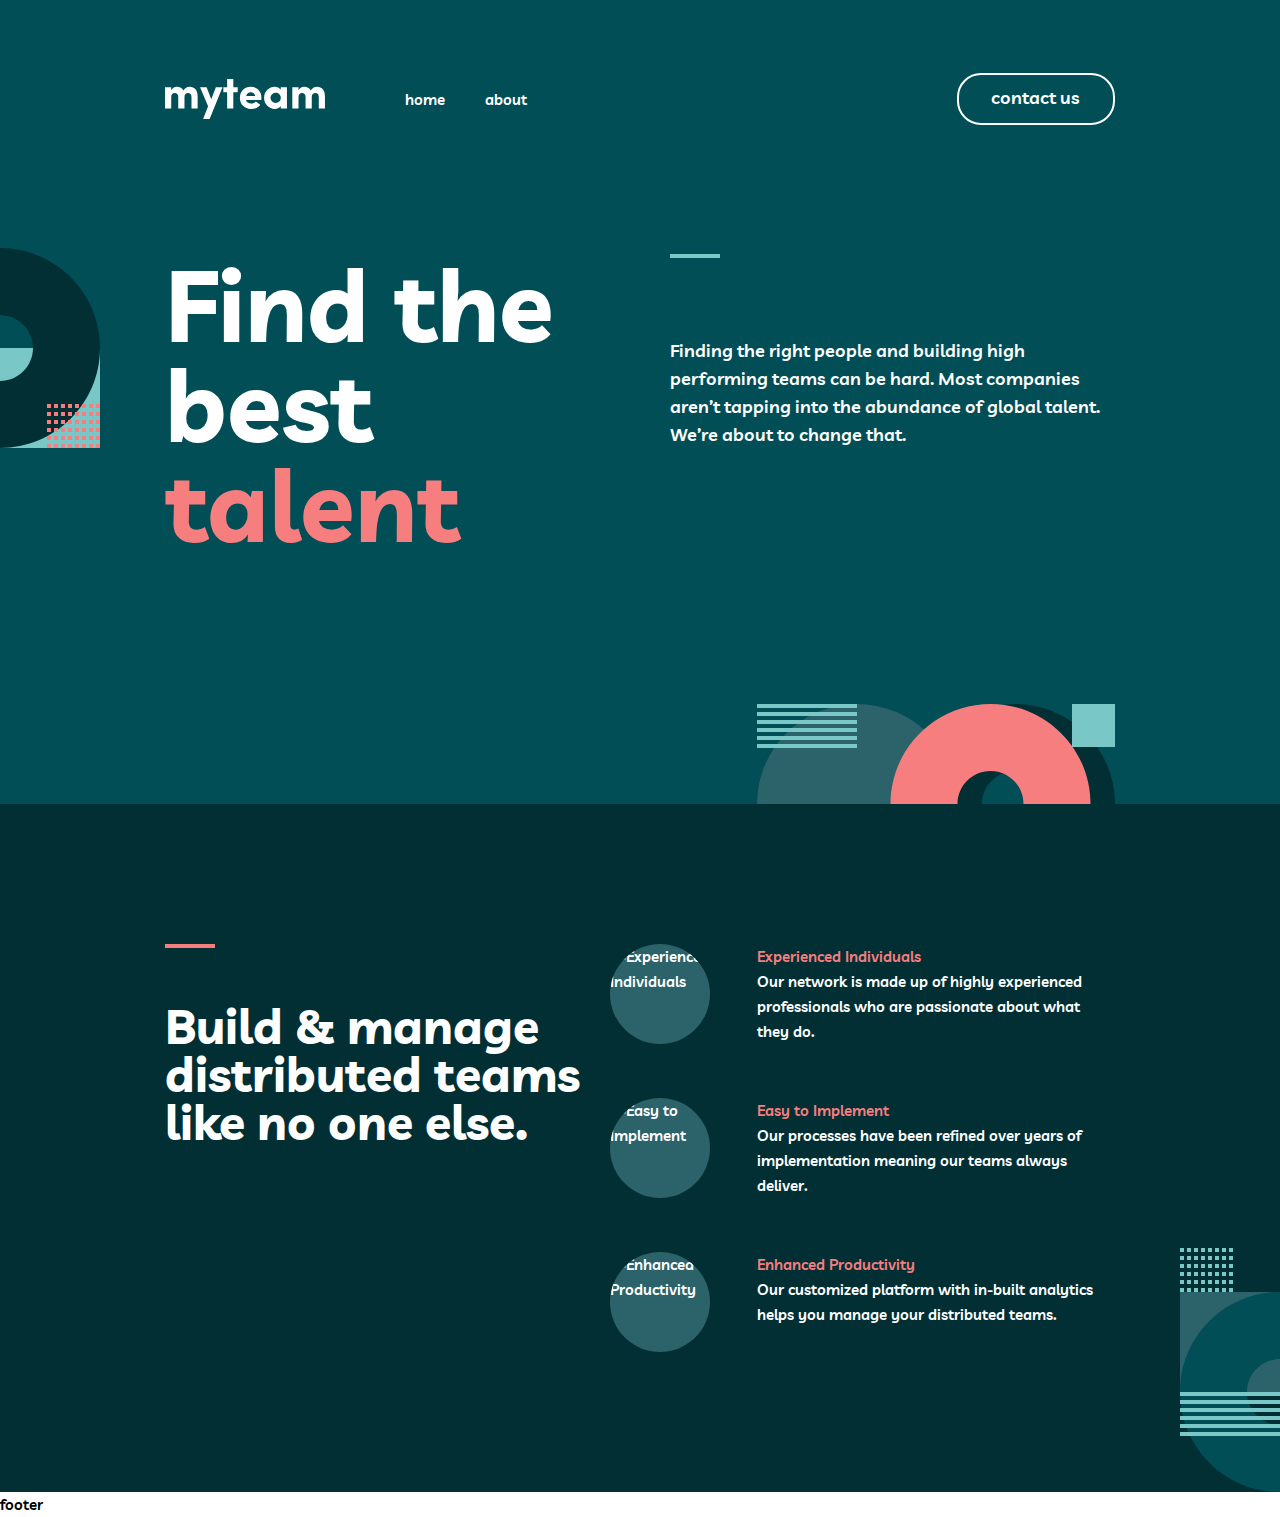
==== index.html @ e9332601 "myteam" ====
<!DOCTYPE html>
<html lang="en">
  <head>
    <meta charset="UTF-8" />
    <meta name="viewport" content="width=device-width, initial-scale=1.0" />
    <title>MyTeam</title>
    <link rel="stylesheet" href="./css/normalize.css" />
    <link rel="stylesheet" href="./css/stale.css" />
  </head>
  <body>
    <!-- header start -->
    <header class="header">
      <div class="container header-container">
        <a class="site-logo" href="#">
          <img
            class="header-logo-img"
            src="./images/myteam-logo.svg"
            alt="myteam logo"
            width="159.95px"
            height="40px"
        /></a>

        <nav class="sitenav">
          <ul class="sitenav-list">
            <li class="sitenav-item">
              <a class="sitenav-link" href="#">home</a>
            </li>
            <li class="sitenav-item">
              <a class="sitenav-link" href="#">about</a>
            </li>
          </ul>
        </nav>
        <a class="btn btn-white header-btn" href="#">contact us</a>
      </div>
    </header>
    <!-- header end -->
    <!-- main start -->
    <main class="main">
      <section class="hero">
        <div class="hero-container container">
          <h1 class="hero-title">
            Find the best <span class="orange-text">talent</span>
          </h1>
          <div class="hero-description">
            <div class="divider blue-divider hero-divider"></div>
            <p class="hero-description-text">
              Finding the right people and building high performing teams can be
              hard. Most companies aren’t tapping into the abundance of global
              talent. We’re about to change that.
            </p>
          </div>
        </div>
      </section>
      <section class="services">
        <div class="container services-container">
          <div class="services-description-content">
            <div class="divider orange-divider services-divider"></div>
            <h2 class="title services-title">
              Build & manage distributed teams like no one else.
            </h2>
          </div>

          <ul class="services-list">
            <li class="services-item">
              <img
                class="services-item-img"
                src="./images/experienced-individualss.svg"
                alt="Experienced Individuals"
                width="56px"
                height="56px"
              />
              <div class="services-content">
                <span class="orange-text services-text">
                  Experienced Individuals</span
                >
                <p class="services-description">
                  Our network is made up of highly experienced professionals who
                  are passionate about what they do.
                </p>
              </div>
            </li>
            <li class="services-item">
              <img
                class="services-item-img"
                src="./images/easy-to-lmplementt.svg"
                alt="Easy to Implement"
                width="56px"
                height="56px"
              />
              <div class="services-content">
                <span class="orange-text services-text">Easy to Implement</span>
                <p class="services-description">
                  Our processes have been refined over years of implementation
                  meaning our teams always deliver.
                </p>
              </div>
            </li>
            <li class="services-item">
              <img
                class="services-item-img"
                src="./images/enhanced-productivity.svg"
                alt="Enhanced Productivity"
                width="56px"
                height="56px"
              />
              <div class="services-content">
                <span class="orange-text services-text">
                  Enhanced Productivity</span
                >
                <p class="services-description">
                  Our customized platform with in-built analytics helps you
                  manage your distributed teams.
                </p>
              </div>
            </li>
          </ul>
        </div>
      </section>
    </main>
    <!-- main end -->
    <!-- footer start -->
    <footer class="footer">footer</footer>
    <!-- footer end -->
  </body>
</html>
---- css/stale.css ----
@font-face {
  font-display: swap;
  font-family: "Livvic";
  font-style: italic;
  font-weight: 500;
  src: url("../fonts/livvic-v14-latin-500italic.woff2") format("woff2");
}

@font-face {
  font-display: swap;
  font-family: "Livvic";
  font-style: normal;
  font-weight: 600;
  src: url("../fonts/livvic-v14-latin-600.woff2") format("woff2");
}

@font-face {
  font-display: swap;
  font-family: "Livvic";
  font-style: italic;
  font-weight: 700;
  src: url("../fonts/livvic-v14-latin-700italic.woff2") format("woff2");
}

@font-face {
  font-display: swap;
  font-family: "Livvic";
  font-style: normal;
  font-weight: 700;
  src: url("../fonts/livvic-v14-latin-700.woff2") format("woff2");
}
* {
  margin: 0;
  padding: 0;
  box-sizing: border-box;
}
*:focus {
  outline: 3px dotted #fff;
  outline-offset: 5px;
}
ul,
ol {
  list-style: none;
}
html {
  height: 100%;
  scroll-behavior: smooth;
}
a {
  display: inline-block;
  text-decoration: none;
}
body {
  display: flex;
  flex-direction: column;
  height: 100%;
  font-family: "Livvic", sans-serif;
  font-size: 15px;
  line-height: 25px;
}
.container {
  width: 100%;
  max-width: 1440;
  padding-left: 165px;
  padding-right: 165px;
  margin-left: auto;
  margin-right: auto;
}
h1 {
  margin: 0;
}
main {
  flex-grow: 1;
}

.btn {
  border: 2px solid transparent;
  font-size: 18px;
  font-weight: 600;
  line-height: 28px;
  padding: 9px 33px 11px 32px;
  border-radius: 24px;
  transition: 0.3s;
}

.btn-white {
  color: #fff;
  border-color: #ffff;
}
.btn-white:hover {
  background-color: #fff;
  color: #002529;
}
.btn-dark {
  color: #002529;
  border-color: #002529;
}
.btn-dark:hover {
  background-color: #002529;
  color: #fff;
}
.btn:active {
  background-color: #ffffff;
  color: #014e56;
}
img {
  display: flex;
}
.orange-text {
  color: #f67e7e;
}
.divider {
  height: 4px;
  width: 50px;
}
.blue-divider {
  background-color: #79c8c7;
}
.orange-divider {
  background-color: #f67e7e;
}

/* HEADER START */
.header {
  background-color: #014e56;
  padding-top: 73px;
  padding-bottom: 73px;
}

.header-container {
  display: flex;
  align-items: center;
}
.site-logo {
  color: #ffffff;
  margin-right: 80px;
}
.site-logo:hover {
  opacity: 80px;
}
.site-logo:active {
  opacity: 60px;
}
.sitenav {
  margin-right: auto;
}
.sitenav-list {
  display: flex;
  gap: 40px;
}
.sitenav-link {
  color: #fff;
  transition: 0.3s;
}
.sitenav-link:hover {
  color: #f67e7e;
}
/* HEADER END */

/* HERO START */
.main {
}
.hero {
  padding-top: 56px;
  background-color: #014e56;
  color: #ffff;
  padding-bottom: 250px;
  background-image: url(../images/backraund-img-rights.svg),
    url(../images/backgraund-img-left.svg);
  background-repeat: no-repeat;
  background-position: left -100px top 50px, right 165px bottom -100px;
}
.hero-container {
  display: flex;
  justify-content: space-between;
}

.hero-title {
  font-size: 100px;
  line-height: 100px;
  width: 535px;
}

.hero-description {
  width: 100%;
  max-width: 445px;
}
.hero-divider {
  margin-bottom: 79px;
}

.hero-description-text {
  font-size: 18px;
  line-height: 28px;
}
/* HERO END */
/* SERVICES START */
.services {
  padding-top: 140px;
  background-color: #012f34;
  color: #fff;
  padding-bottom: 140px;
  background-image: url(../images/services-img-right.svg);
  background-repeat: no-repeat;
  background-position: right -100px bottom 0;
}

.services-container {
  display: flex;
}

.services-divider {
  margin-bottom: 54px;
}

.services-title {
  font-size: 48px;
  line-height: 48px;
  width: 445px;
}
.services-list {
  display: flex;
  flex-direction: column;
  gap: 54px;
}
.services-item {
  display: flex;
  gap: 46.9px;
}
.services-text {
  margin-bottom: 16px;
}
.services-item-img {
  width: 100px;
  height: 100px;
  background-color: #2c6269;
  border-radius: 50px;
}
.services-item-title {
}
.services-description {
}
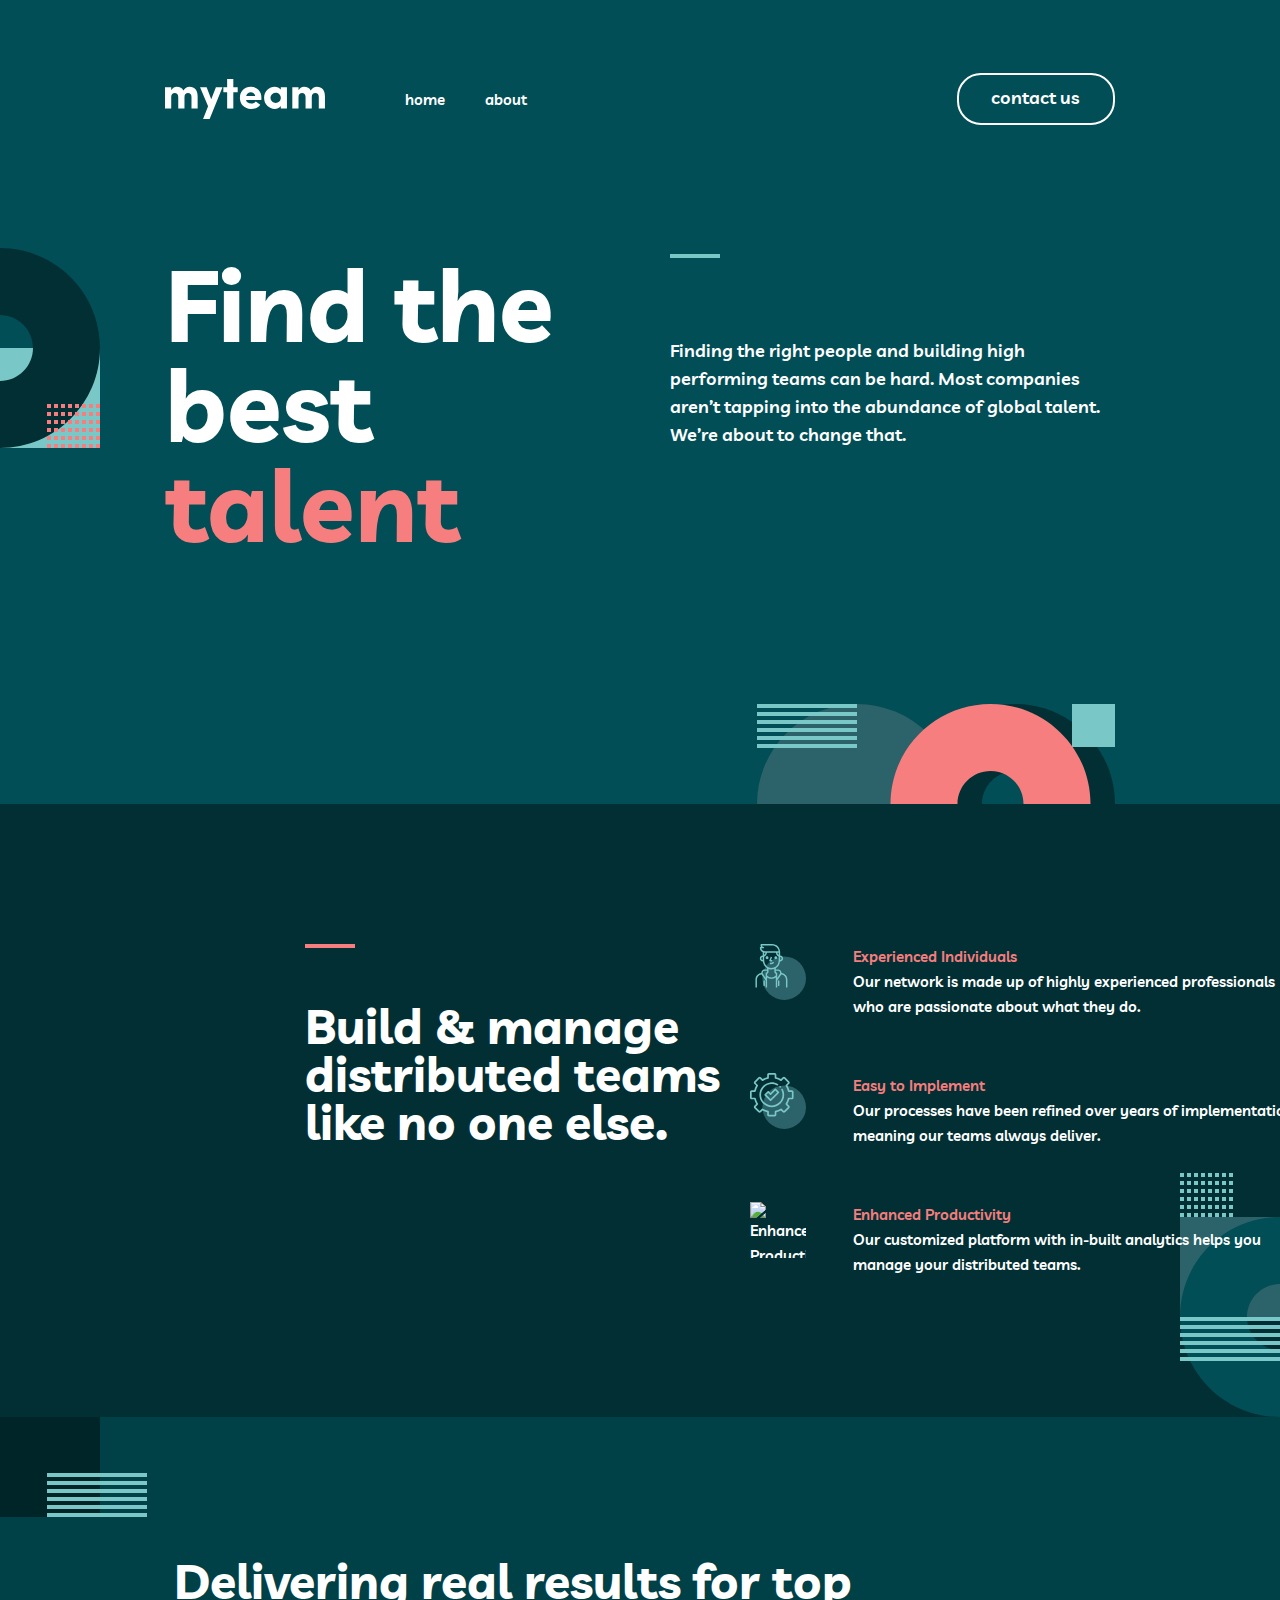
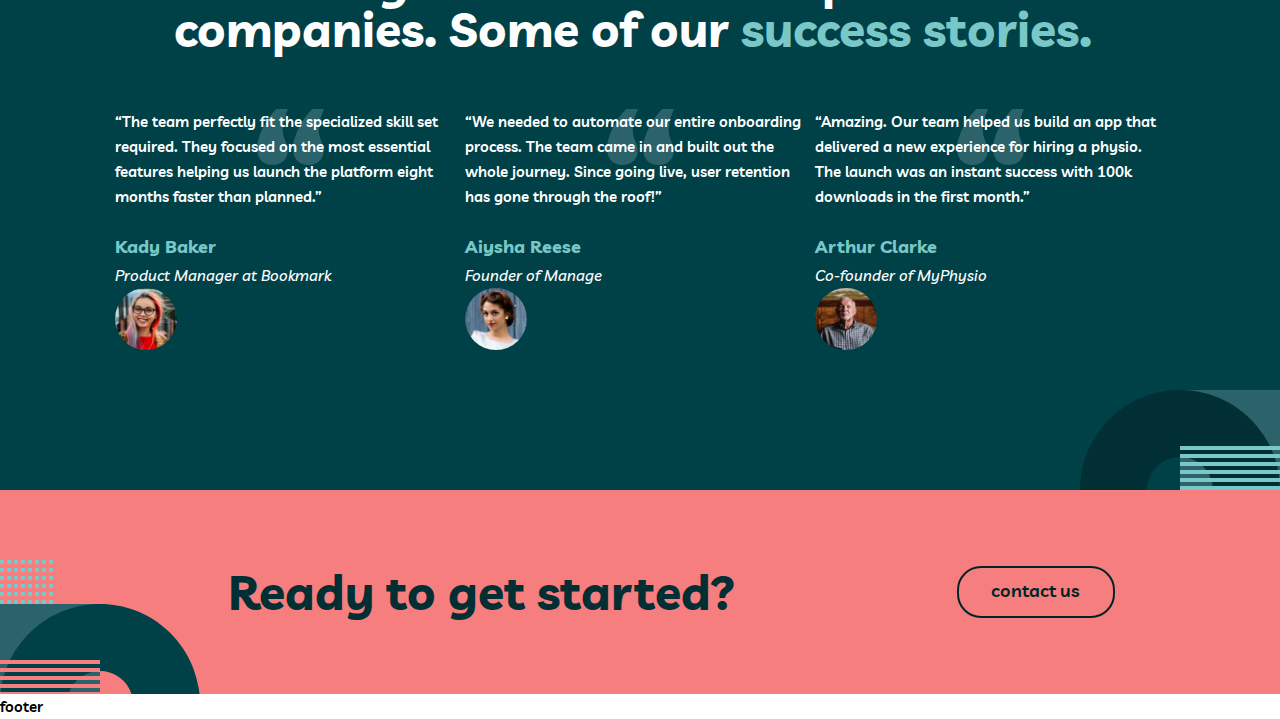
==== commit 72b57395: "myteam" ====
--- a/index.html
+++ b/index.html
@@ -116,6 +116,76 @@
           </ul>
         </div>
       </section>
+      <section class="reviews">
+        <div class="container reviews-container">
+          <h2 class="reviews-title">
+            Delivering real results for top companies. Some of our
+            <span class="blue-text"> success stories.</span>
+          </h2>
+          <ul class="reviews-list">
+            <li class="reviews-item">
+              <div class="reviews-content">
+                <p class="reviews-description">
+                  “The team perfectly fit the specialized skill set required.
+                  They focused on the most essential features helping us launch
+                  the platform eight months faster than planned.”
+                </p>
+                <h3 class="reviews-item-title">Kady Baker</h3>
+                <em>Product Manager at Bookmark</em>
+              </div>
+              <img
+                class="reviews-img"
+                src="./images/Kady Baker.png"
+                alt="Kady Baker"
+                width="62px"
+                height="62px"
+              />
+            </li>
+            <li class="reviews-item">
+              <div class="reviews-content">
+                <p class="reviews-description">
+                  “We needed to automate our entire onboarding process. The team
+                  came in and built out the whole journey. Since going live,
+                  user retention has gone through the roof!”
+                </p>
+                <h3 class="reviews-item-title">Aiysha Reese</h3>
+                <em>Founder of Manage</em>
+              </div>
+              <img
+                class="reviews-img"
+                src="./images/Aiysha Reese.png"
+                alt="Aiysha Reese"
+                width="62px"
+                height="62px"
+              />
+            </li>
+            <li class="reviews-item">
+              <div class="reviews-content">
+                <p class="reviews-description">
+                  “Amazing. Our team helped us build an app that delivered a new
+                  experience for hiring a physio. The launch was an instant
+                  success with 100k downloads in the first month.”
+                </p>
+                <h3 class="reviews-item-title">Arthur Clarke</h3>
+                <em>Co-founder of MyPhysio</em>
+              </div>
+              <img
+                class="reviews-img"
+                src="./images/Arthur Clarke.png"
+                alt="Arthur Clarke"
+                width="62px"
+                height="62px"
+              />
+            </li>
+          </ul>
+        </div>
+      </section>
+      <section class="cta">
+        <div class="container cta-container">
+          <h2 class="cta-title">Ready to get started?</h2>
+          <a class="btn btn-dark cta-btn" href="#">contact us</a>
+        </div>
+      </section>
     </main>
     <!-- main end -->
     <!-- footer start -->
--- a/css/stale.css
+++ b/css/stale.css
@@ -109,6 +109,9 @@
 .orange-text {
   color: #f67e7e;
 }
+.blue-text {
+  color: #79c8c7;
+}
 .divider {
   height: 4px;
   width: 50px;
@@ -158,8 +161,7 @@
 /* HEADER END */
 
 /* HERO START */
-.main {
-}
+
 .hero {
   padding-top: 56px;
   background-color: #014e56;
@@ -196,7 +198,7 @@
 /* HERO END */
 /* SERVICES START */
 .services {
-  padding-top: 140px;
+  padding: 140px;
   background-color: #012f34;
   color: #fff;
   padding-bottom: 140px;
@@ -230,13 +232,94 @@
 .services-text {
   margin-bottom: 16px;
 }
-.services-item-img {
-  width: 100px;
-  height: 100px;
-  background-color: #2c6269;
-  border-radius: 50px;
-}
-.services-item-title {
-}
+
 .services-description {
-}
+  width: 445px;
+}
+/* SERVICES END */
+
+/* REVIEWS START */
+.reviews {
+  padding-top: 140px;
+  background-color: #004047;
+  color: #ffffff;
+  padding-bottom: 140px;
+  background-image: url(../images/reviews-right.svg),
+    url(../images/reviews-left.svg);
+  background-repeat: no-repeat;
+  background-position: right bottom -100px, left top;
+}
+
+.reviews-container {
+  display: flex;
+  flex-direction: column;
+  align-items: center;
+}
+.reviews-title {
+  width: 100%;
+  max-width: 932px;
+  font-weight: 700;
+  line-height: 48px;
+  font-size: 48px;
+  margin-bottom: 56px;
+}
+.reviews-list {
+  display: flex;
+}
+.reviews-item {
+  background-image: url(../images/“.svg);
+  background-repeat: no-repeat;
+  background-position: center top;
+}
+.reviews-img {
+  display: flex;
+  justify-content: center;
+  align-items: center;
+  border-radius: 50%;
+}
+.reviews-content {
+}
+.reviews-description {
+  width: 350px;
+  margin-bottom: 24px;
+}
+.reviews-item-title {
+  font-size: 18px;
+  line-height: 28px;
+  color: #79c8c7;
+  margin-bottom: 2px;
+}
+em {
+  margin-bottom: 32px;
+}
+/* REVIEWS END */
+
+/* CTA START */
+.cta {
+  padding-top: 76px;
+  background-color: #f67e7e;
+  color: #012f34;
+  padding-bottom: 76px;
+  background-image: url(../images/cta-right\ bottom.svg);
+  background-repeat: no-repeat;
+  background-position: left bottom -50px;
+}
+
+.cta-container {
+  display: flex;
+  justify-content: space-between;
+  align-items: center;
+}
+.cta-title {
+  width: 700;
+  font-size: 48px;
+  line-height: 48px;
+  padding-left: 63px;
+}
+.btn {
+}
+.btn-dark {
+}
+.cta-btn {
+}
+/* CTA END */
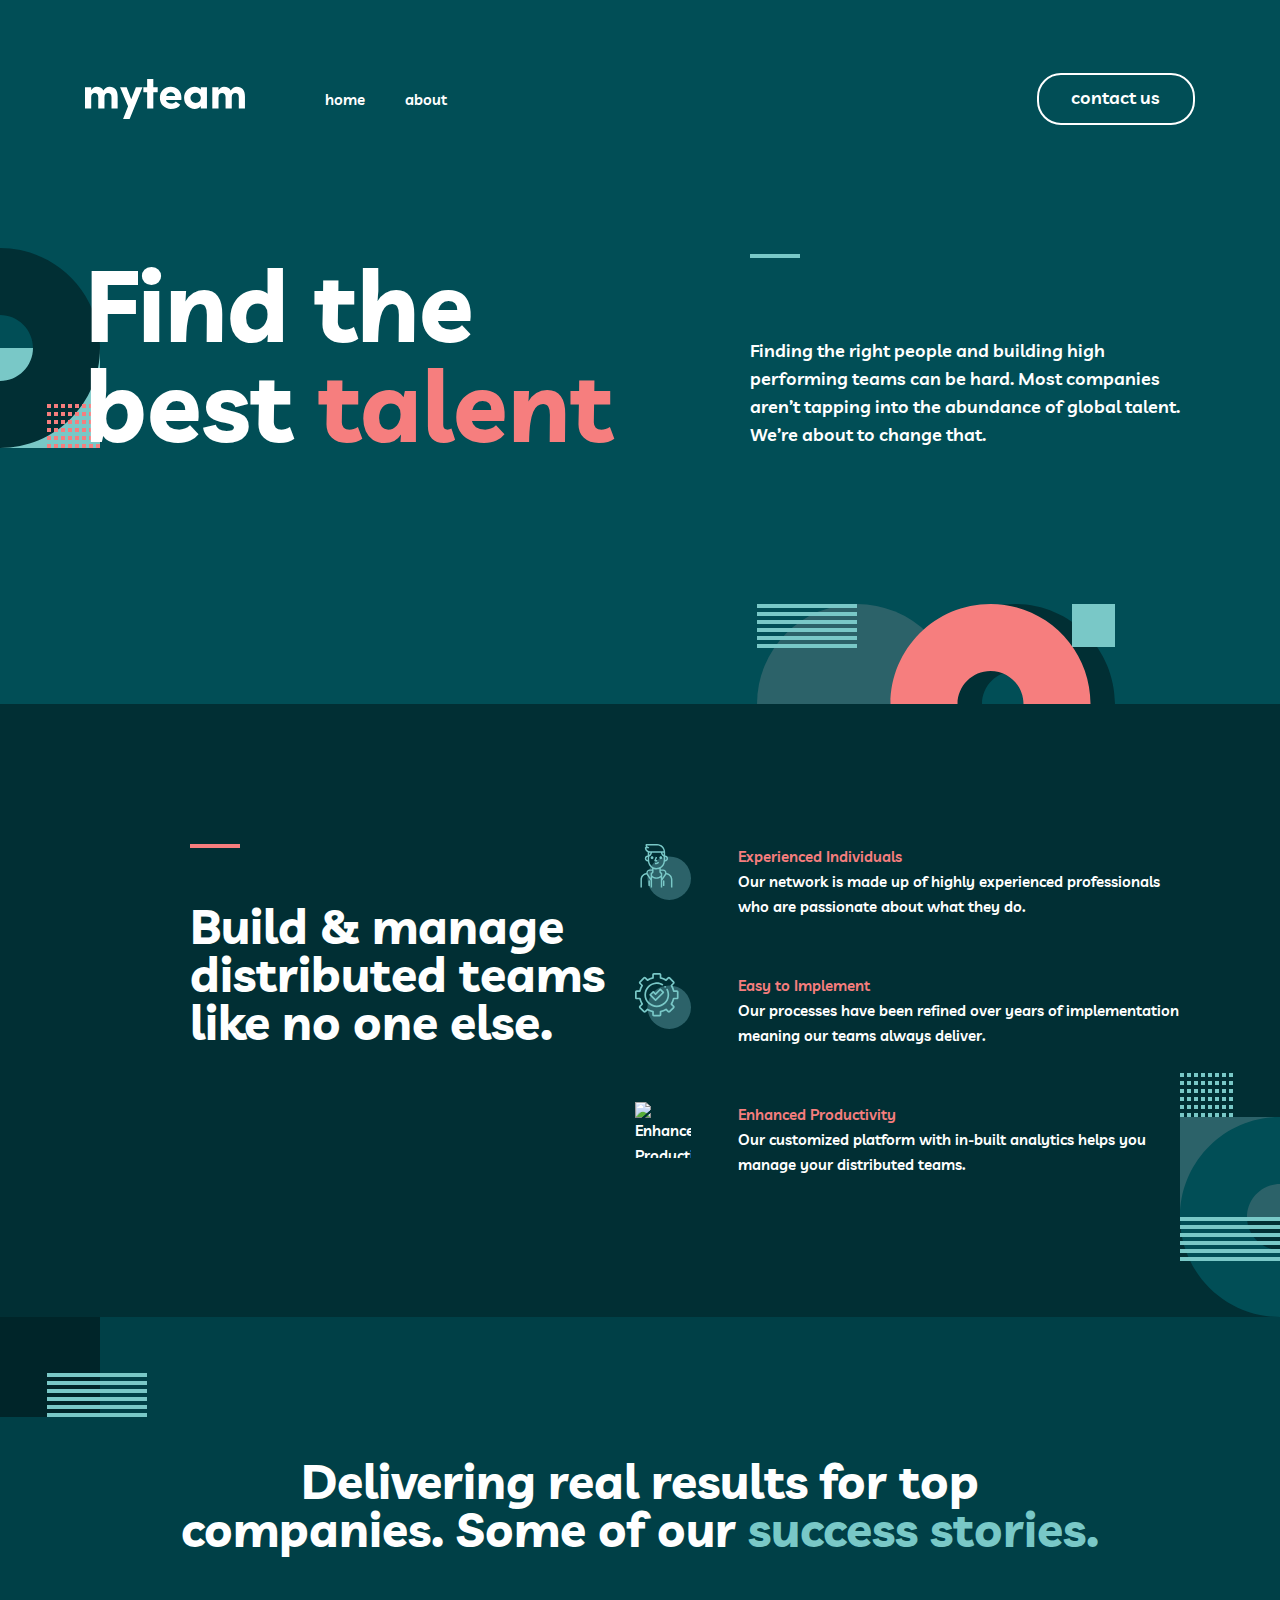
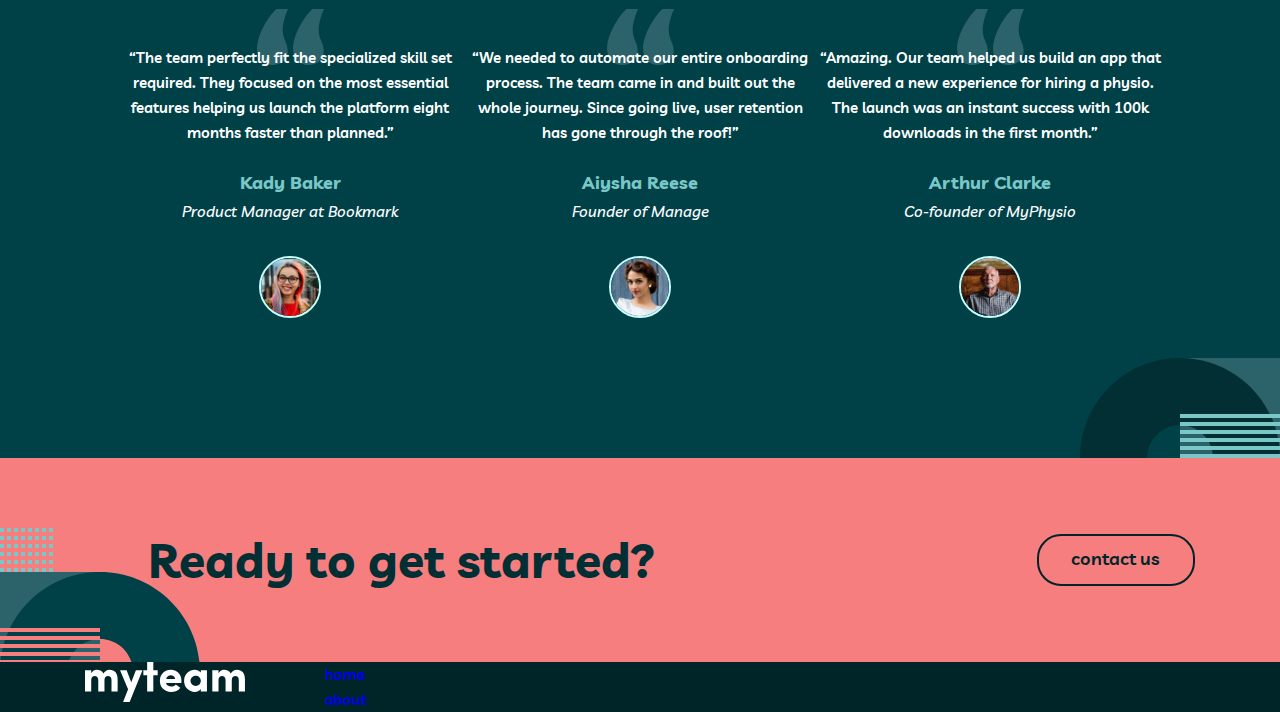
==== commit ff9028ef: "myteam" ====
--- a/index.html
+++ b/index.html
@@ -189,7 +189,28 @@
     </main>
     <!-- main end -->
     <!-- footer start -->
-    <footer class="footer">footer</footer>
+    <footer class="footer">
+      <div class="container footer-container">
+        <a class="site-logo" href="#">
+          <img
+            class="header-logo-img"
+            src="./images/myteam-logo.svg"
+            alt="myteam logo"
+            width="159.95px"
+            height="40px"
+        /></a>
+        <nav class="footer-sitenov">
+          <ul class="footer-sitenav-list">
+            <li class="footer-sitenav-item">
+              <a class="footer-sitenav-link" href="#">home</a>
+            </li>
+            <li class="footer-sitenav-item">
+              <a class="footer-sitenav-link" href="#">about</a>
+            </li>
+          </ul>
+        </nav>
+      </div>
+    </footer>
     <!-- footer end -->
   </body>
 </html>
--- a/css/stale.css
+++ b/css/stale.css
@@ -60,9 +60,9 @@
 }
 .container {
   width: 100%;
-  max-width: 1440;
-  padding-left: 165px;
-  padding-right: 165px;
+  max-width: 1210px;
+  padding-left: 50px;
+  padding-right: 50px;
   margin-left: auto;
   margin-right: auto;
 }
@@ -248,6 +248,7 @@
     url(../images/reviews-left.svg);
   background-repeat: no-repeat;
   background-position: right bottom -100px, left top;
+  text-align: center;
 }
 
 .reviews-container {
@@ -270,14 +271,17 @@
   background-image: url(../images/“.svg);
   background-repeat: no-repeat;
   background-position: center top;
+  padding-top: 36px;
+  display: flex;
+  flex-direction: column;
 }
 .reviews-img {
-  display: flex;
-  justify-content: center;
-  align-items: center;
+  border: 2px solid #c4fffe;
+  align-self: center;
   border-radius: 50%;
 }
 .reviews-content {
+  margin-bottom: 32px;
 }
 .reviews-description {
   width: 350px;
@@ -316,10 +320,26 @@
   line-height: 48px;
   padding-left: 63px;
 }
-.btn {
-}
-.btn-dark {
-}
-.cta-btn {
-}
+
 /* CTA END */
+/* FOOTER START */
+.footer {
+  background-color: #002529;
+}
+
+.footer-container {
+  display: flex;
+}
+.site-logo {
+}
+.header-logo-img {
+}
+.footer-sitenov {
+}
+.footer-sitenav-list {
+}
+.footer-sitenav-item {
+}
+.footer-sitenav-link {
+}
+/* FOOTER END */
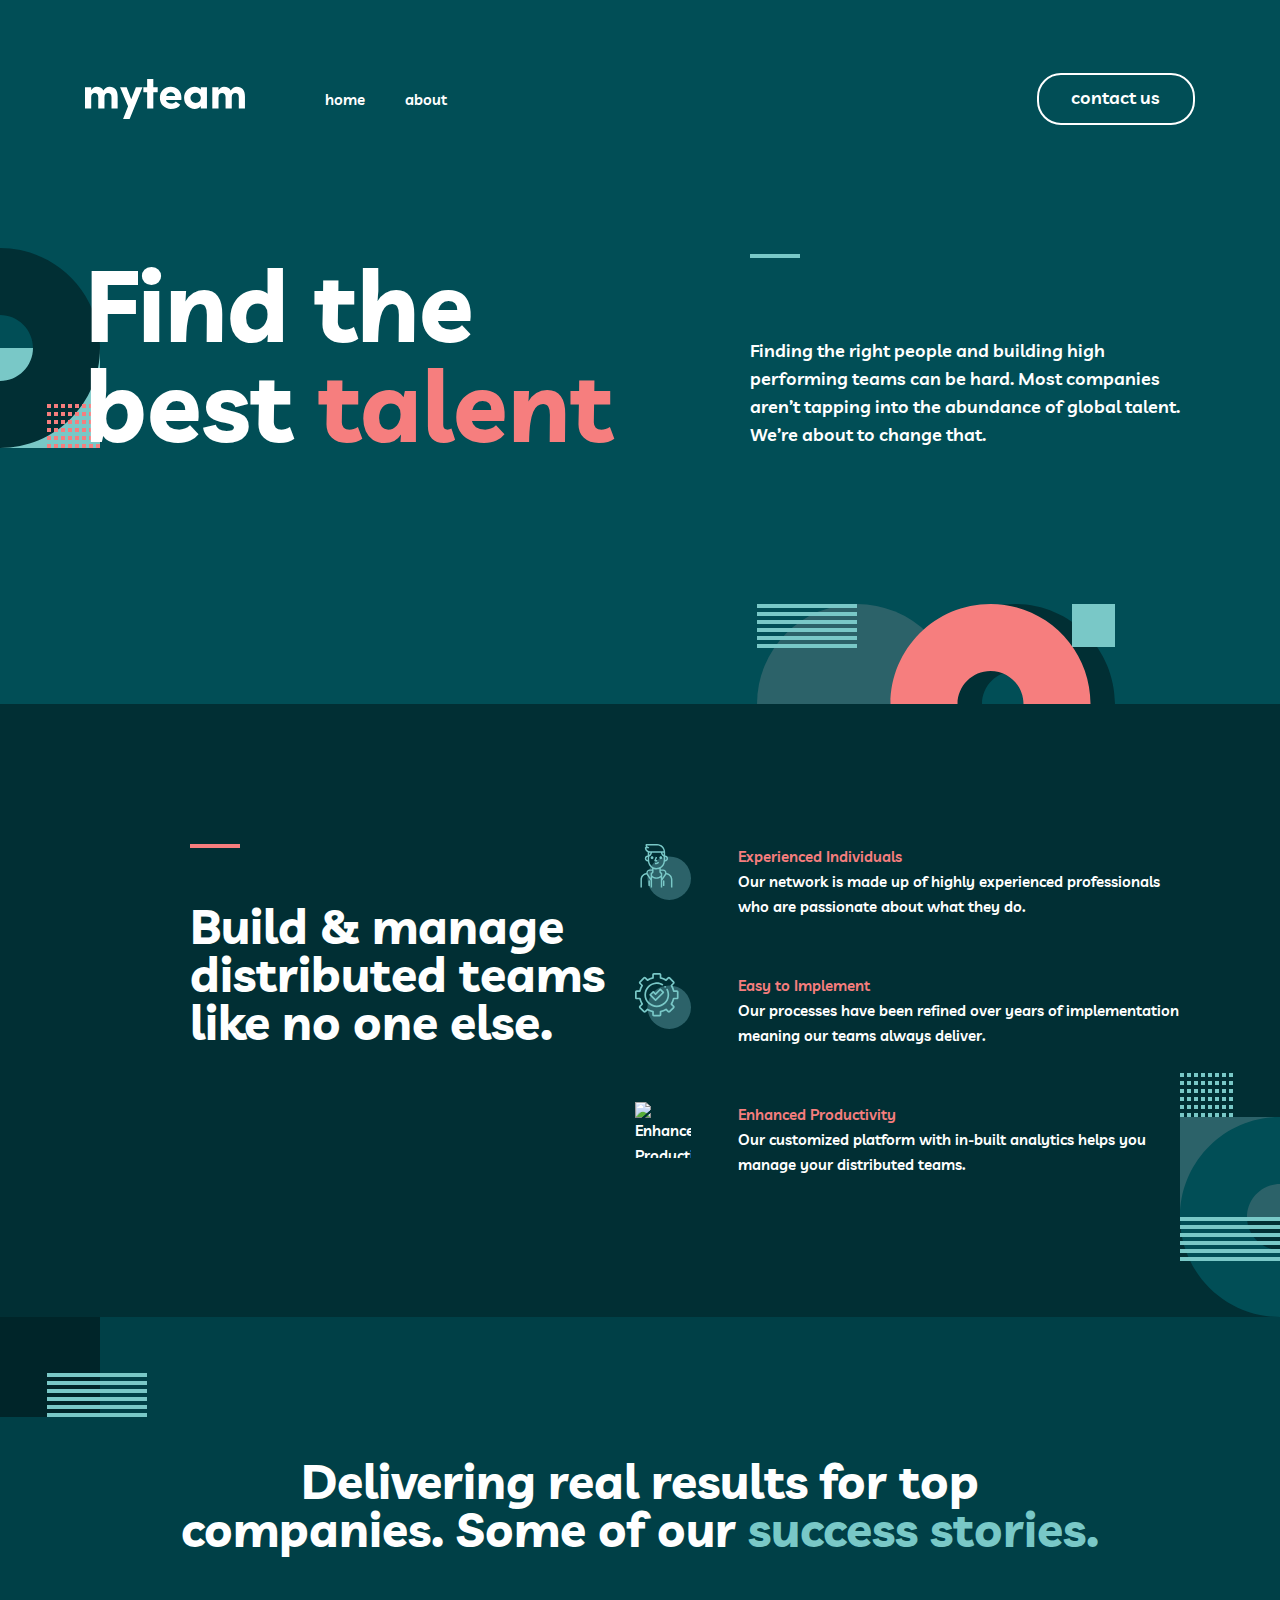
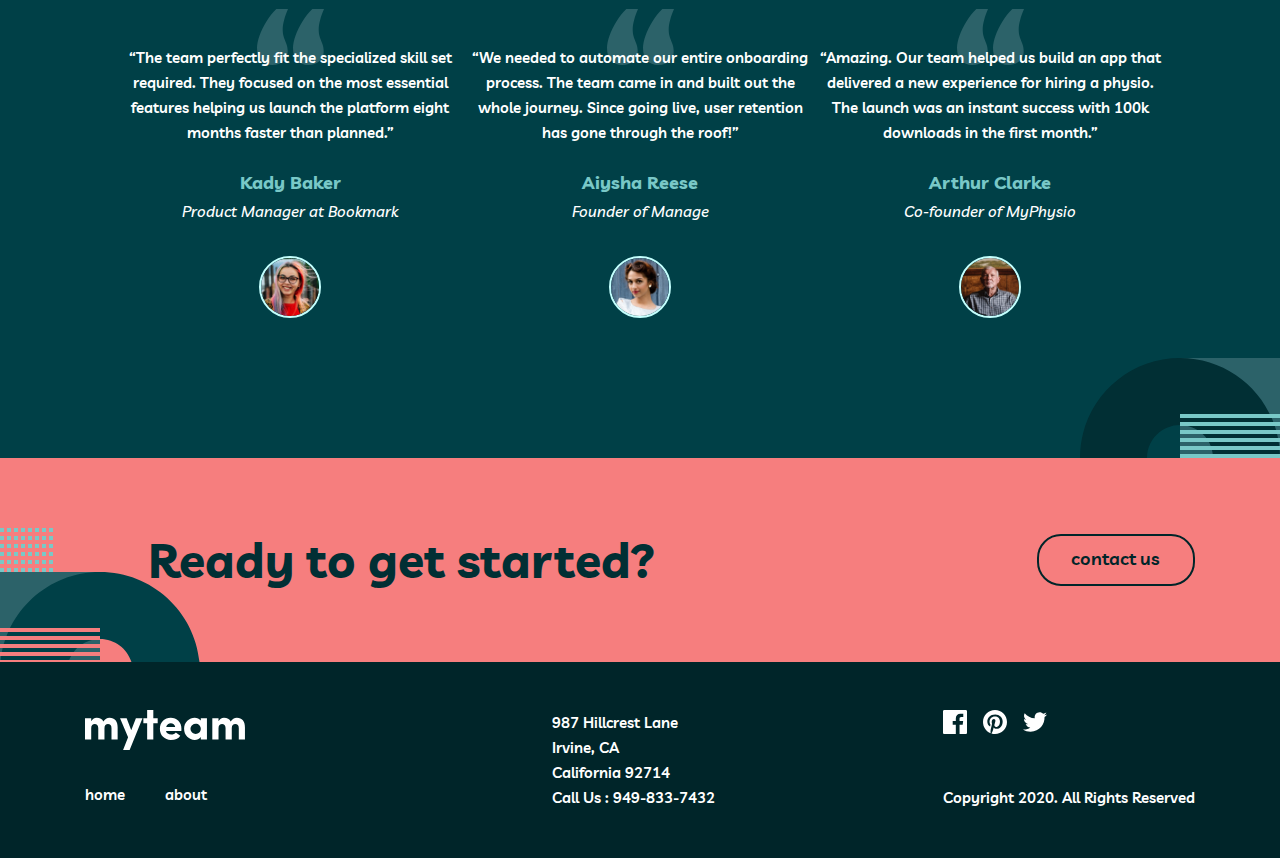
==== commit 381f1d9c: "MyTeam" ====
--- a/index.html
+++ b/index.html
@@ -191,24 +191,62 @@
     <!-- footer start -->
     <footer class="footer">
       <div class="container footer-container">
-        <a class="site-logo" href="#">
-          <img
-            class="header-logo-img"
-            src="./images/myteam-logo.svg"
-            alt="myteam logo"
-            width="159.95px"
-            height="40px"
-        /></a>
-        <nav class="footer-sitenov">
-          <ul class="footer-sitenav-list">
-            <li class="footer-sitenav-item">
-              <a class="footer-sitenav-link" href="#">home</a>
-            </li>
-            <li class="footer-sitenav-item">
-              <a class="footer-sitenav-link" href="#">about</a>
-            </li>
-          </ul>
-        </nav>
+        <div class="footer-content">
+          <a class="site-logo" href="#">
+            <img
+              class="footer-logo-img"
+              src="./images/myteam-logo.svg"
+              alt="myteam logo"
+              width="159.95px"
+              height="40px"
+          /></a>
+          <nav class="footer-sitenov">
+            <ul class="footer-sitenav-list">
+              <li class="footer-sitenav-item">
+                <a class="footer-sitenav-link" href="#">home</a>
+              </li>
+              <li class="footer-sitenav-item">
+                <a class="footer-sitenav-link" href="#">about</a>
+              </li>
+            </ul>
+          </nav>
+        </div>
+        <div class="footer-services">
+          <ul class="footer-services-list">
+            <li class="footer-services-item">987 Hillcrest Lane</li>
+            <li class="footer-services-item">Irvine, CA</li>
+            <li class="footer-services-item">California 92714</li>
+            <li class="footer-services-item">Call Us : 949-833-7432</li>
+          </ul>
+        </div>
+        <div class="footer-social-links-terms">
+          <div class="footer-links">
+            <img
+              class="footer-links-fasebook-icon"
+              src="./images/icon-facebook (3).svg"
+              alt=""
+              width="24"
+              height="24"
+            />
+            <img
+              class="footer-links-pinterest-icon"
+              src="./images/icon-pinterest (1).svg"
+              alt=""
+              width="24"
+              height="24"
+            />
+            <img
+              class="footer-links-twitter-icon"
+              src="./images/icon-twitter (2).svg"
+              alt=""
+              width="24"
+              height="24"
+            />
+          </div>
+          <div class="footer-social-links-terms-content">
+            <p class="footer-text">Copyright 2020. All Rights Reserved</p>
+          </div>
+        </div>
       </div>
     </footer>
     <!-- footer end -->
--- a/css/stale.css
+++ b/css/stale.css
@@ -328,18 +328,58 @@
 }
 
 .footer-container {
-  display: flex;
-}
-.site-logo {
-}
-.header-logo-img {
-}
-.footer-sitenov {
-}
+  margin-top: 48px;
+  margin-bottom: 48px;
+  display: flex;
+  justify-content: space-between;
+  gap: 125px;
+}
+
 .footer-sitenav-list {
-}
-.footer-sitenav-item {
-}
+  display: flex;
+  margin-top: 25px;
+  gap: 40px;
+}
+
 .footer-sitenav-link {
+  color: #ffffff;
+  &:hover {
+    color: #f67e7e;
+  }
+}
+
+.footer-services-item {
+  color: #ffffff;
+  font-size: 15px;
+  line-height: 25px;
+  font-weight: 600;
+}
+
+.footer-links {
+  display: flex;
+  gap: 16px;
+  margin-bottom: 51px;
+}
+.footer-links-fasebook-icon {
+  color: #ffffff;
+  &:hover {
+    color: #f67e7e;
+  }
+}
+.footer-links-pinterest-icon {
+  color: #ffffff;
+  &:hover {
+    color: #f67e7e;
+  }
+}
+.footer-links-twitter-icon {
+  color: #ffffff;
+  &:hover {
+    color: #f67e7e;
+  }
+}
+
+.footer-text {
+  color: #ffffff;
 }
 /* FOOTER END */
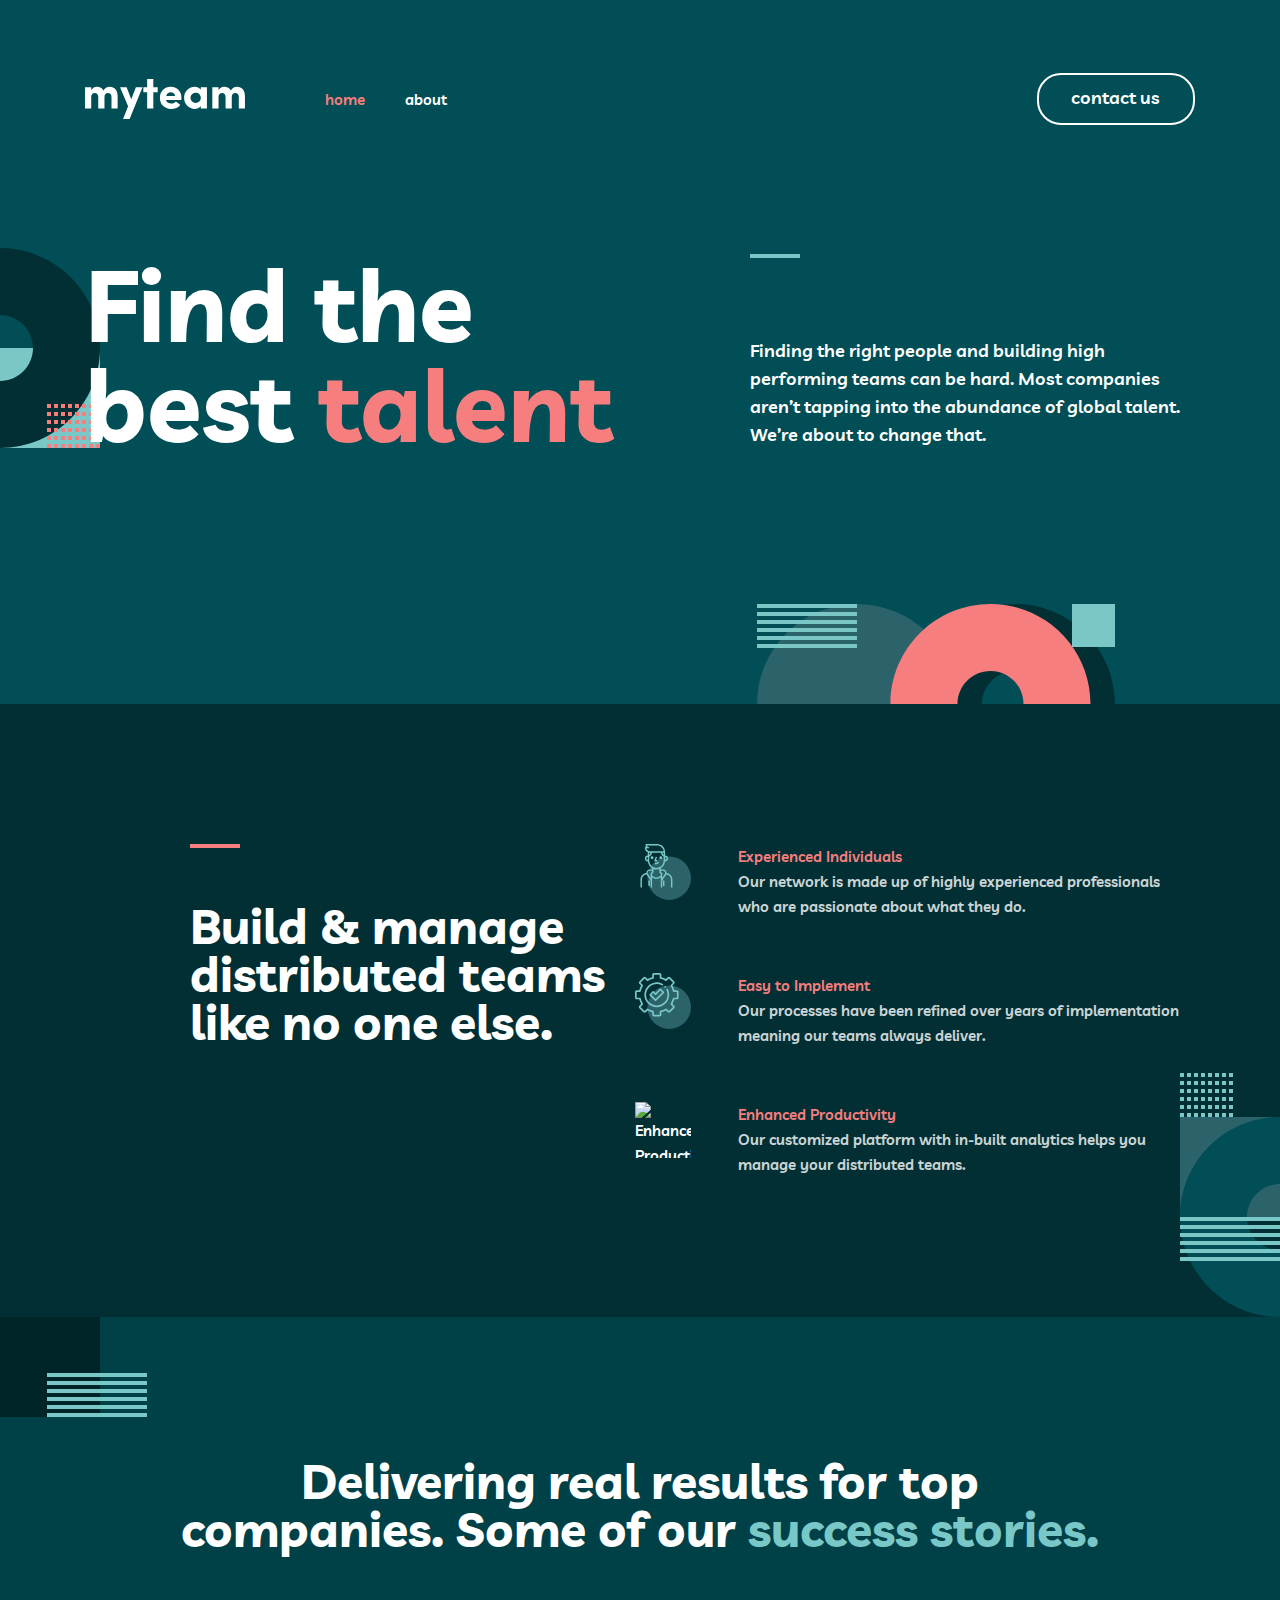
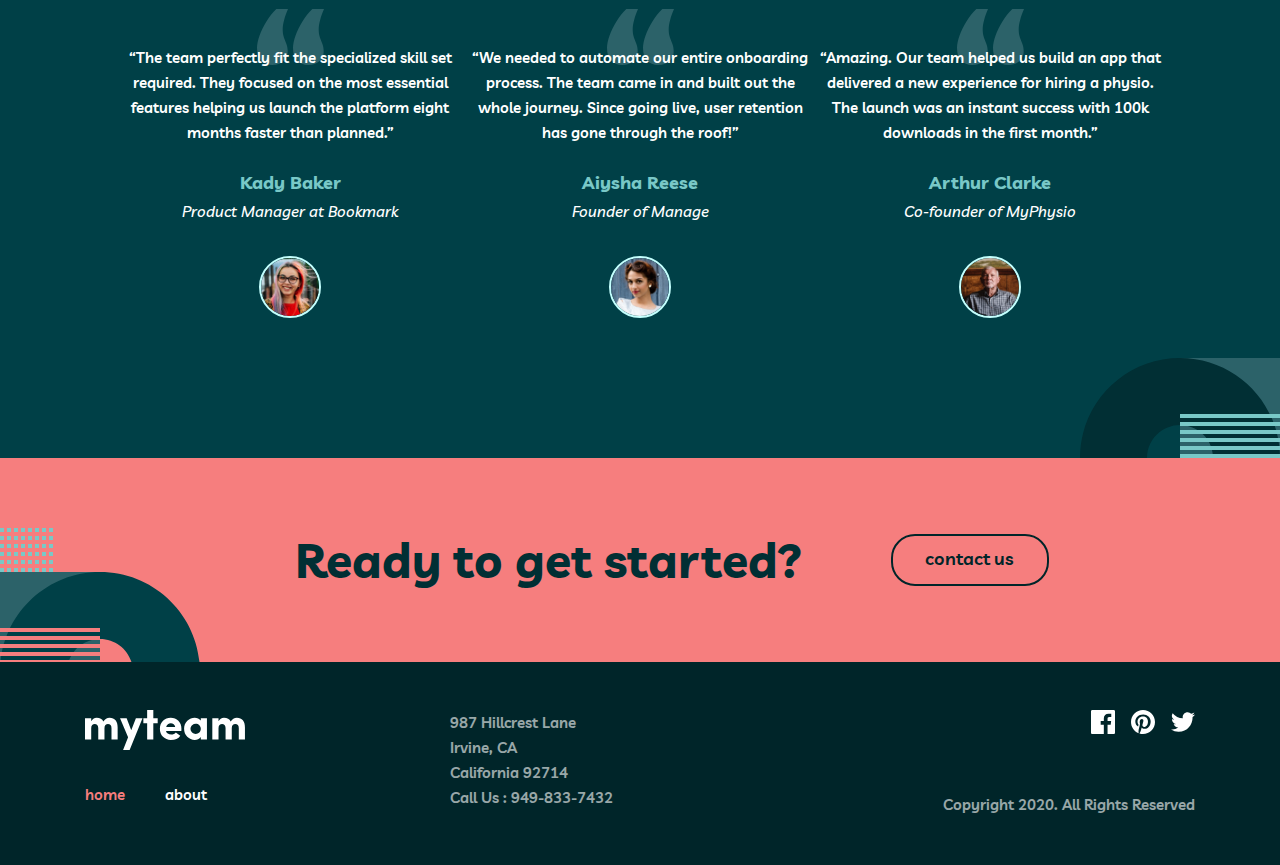
==== commit dfed302a: "MyTeam" ====
--- a/index.html
+++ b/index.html
@@ -4,8 +4,8 @@
     <meta charset="UTF-8" />
     <meta name="viewport" content="width=device-width, initial-scale=1.0" />
     <title>MyTeam</title>
-    <link rel="stylesheet" href="./css/normalize.css" />
-    <link rel="stylesheet" href="./css/stale.css" />
+
+    <link rel="stylesheet" href="./css/home.css" />
   </head>
   <body>
     <!-- header start -->
@@ -23,10 +23,10 @@
         <nav class="sitenav">
           <ul class="sitenav-list">
             <li class="sitenav-item">
-              <a class="sitenav-link" href="#">home</a>
+              <a class="sitenav-link" href="#" id="active">home</a>
             </li>
             <li class="sitenav-item">
-              <a class="sitenav-link" href="#">about</a>
+              <a class="sitenav-link" href="./pages/about.html">about</a>
             </li>
           </ul>
         </nav>
@@ -191,61 +191,71 @@
     <!-- footer start -->
     <footer class="footer">
       <div class="container footer-container">
-        <div class="footer-content">
+        <div class="footer-nav">
           <a class="site-logo" href="#">
             <img
-              class="footer-logo-img"
+              class="header-logo-img"
               src="./images/myteam-logo.svg"
               alt="myteam logo"
               width="159.95px"
               height="40px"
           /></a>
-          <nav class="footer-sitenov">
-            <ul class="footer-sitenav-list">
-              <li class="footer-sitenav-item">
-                <a class="footer-sitenav-link" href="#">home</a>
+
+          <nav class="sitenav">
+            <ul class="sitenav-list">
+              <li class="sitenav-item">
+                <a class="sitenav-link" href="#" id="active">home</a>
               </li>
-              <li class="footer-sitenav-item">
-                <a class="footer-sitenav-link" href="#">about</a>
+              <li class="sitenav-item">
+                <a class="sitenav-link" href="./pages/about.html">about</a>
               </li>
             </ul>
           </nav>
         </div>
-        <div class="footer-services">
-          <ul class="footer-services-list">
-            <li class="footer-services-item">987 Hillcrest Lane</li>
-            <li class="footer-services-item">Irvine, CA</li>
-            <li class="footer-services-item">California 92714</li>
-            <li class="footer-services-item">Call Us : 949-833-7432</li>
-          </ul>
-        </div>
-        <div class="footer-social-links-terms">
-          <div class="footer-links">
-            <img
-              class="footer-links-fasebook-icon"
-              src="./images/icon-facebook (3).svg"
-              alt=""
-              width="24"
-              height="24"
-            />
-            <img
-              class="footer-links-pinterest-icon"
-              src="./images/icon-pinterest (1).svg"
-              alt=""
-              width="24"
-              height="24"
-            />
-            <img
-              class="footer-links-twitter-icon"
-              src="./images/icon-twitter (2).svg"
-              alt=""
-              width="24"
-              height="24"
-            />
-          </div>
-          <div class="footer-social-links-terms-content">
-            <p class="footer-text">Copyright 2020. All Rights Reserved</p>
-          </div>
+        <div class="footer-info">
+          <address>
+            987 Hillcrest Lane <br />Irvine, CA <br />California 92714
+            <br />Call Us :
+            <a class="footer-tel" href="tel: 949-833-7432"> 949-833-7432</a>
+          </address>
+        </div>
+        <div class="footer-terms-list">
+          <ul class="footer-list">
+            <li class="footer-link-item">
+              <a class="footer-links-link" href="#"
+                ><svg xmlns="http://www.w3.org/2000/svg" width="24" height="24">
+                  <path
+                    fill="#FFF"
+                    d="M22.675 0H1.325C.593 0 0 .593 0 1.325v21.351C0 23.407.593 24 1.325 24H12.82v-9.294H9.692v-3.622h3.128V8.413c0-3.1 1.893-4.788 4.659-4.788 1.325 0 2.463.099 2.795.143v3.24l-1.918.001c-1.504 0-1.795.715-1.795 1.763v2.313h3.587l-.467 3.622h-3.12V24h6.116c.73 0 1.323-.593 1.323-1.325V1.325C24 .593 23.407 0 22.675 0z"
+                  ></path>
+                  />
+                </svg></a
+              >
+            </li>
+            <li class="footer-link-item">
+              <a class="footer-links-link" href="#"
+                ><svg xmlns="http://www.w3.org/2000/svg" width="24" height="24">
+                  <path
+                    fill="#FFF"
+                    d="M12 0C5.373 0 0 5.372 0 12c0 5.084 3.163 9.426 7.627 11.174-.105-.949-.2-2.405.042-3.441.218-.937 1.407-5.965 1.407-5.965s-.359-.719-.359-1.782c0-1.668.967-2.914 2.171-2.914 1.023 0 1.518.769 1.518 1.69 0 1.029-.655 2.568-.994 3.995-.283 1.194.599 2.169 1.777 2.169 2.133 0 3.772-2.249 3.772-5.495 0-2.873-2.064-4.882-5.012-4.882-3.414 0-5.418 2.561-5.418 5.207 0 1.031.397 2.138.893 2.738a.36.36 0 01.083.345l-.333 1.36c-.053.22-.174.267-.402.161-1.499-.698-2.436-2.889-2.436-4.649 0-3.785 2.75-7.262 7.929-7.262 4.163 0 7.398 2.967 7.398 6.931 0 4.136-2.607 7.464-6.227 7.464-1.216 0-2.359-.631-2.75-1.378l-.748 2.853c-.271 1.043-1.002 2.35-1.492 3.146C9.57 23.812 10.763 24 12 24c6.627 0 12-5.373 12-12 0-6.628-5.373-12-12-12z"
+                  ></path>
+                  />
+                </svg></a
+              >
+            </li>
+            <li class="footer-links-item">
+              <a class="footer-links-link" href="#"
+                ><svg xmlns="http://www.w3.org/2000/svg" width="24" height="20">
+                  <path
+                    fill="#FFF"
+                    d="M24 2.557a9.83 9.83 0 01-2.828.775A4.932 4.932 0 0023.337.608a9.864 9.864 0 01-3.127 1.195A4.916 4.916 0 0016.616.248c-3.179 0-5.515 2.966-4.797 6.045A13.978 13.978 0 011.671 1.149a4.93 4.93 0 001.523 6.574 4.903 4.903 0 01-2.229-.616c-.054 2.281 1.581 4.415 3.949 4.89a4.935 4.935 0 01-2.224.084 4.928 4.928 0 004.6 3.419A9.9 9.9 0 010 17.54a13.94 13.94 0 007.548 2.212c9.142 0 14.307-7.721 13.995-14.646A10.025 10.025 0 0024 2.557z"
+                  ></path>
+                  />
+                </svg></a
+              >
+            </li>
+          </ul>
+          <p class="footer-description">Copyright 2020. All Rights Reserved</p>
         </div>
       </div>
     </footer>
--- a/css/home.css
+++ b/css/home.css
@@ -0,0 +1,139 @@
+@import "./globol.css";
+/* HERO START */
+.hero {
+  padding-top: 56px;
+  background-color: #014e56;
+  color: #ffff;
+  padding-bottom: 250px;
+  background-image: url(../images/backraund-img-rights.svg),
+    url(../images/backgraund-img-left.svg);
+  background-repeat: no-repeat;
+  background-position: left -100px top 50px, right 165px bottom -100px;
+}
+.hero-container {
+  display: flex;
+  justify-content: space-between;
+}
+
+.hero-title {
+  font-size: 100px;
+  line-height: 100px;
+  width: 535px;
+}
+
+.hero-description {
+  width: 100%;
+  max-width: 445px;
+}
+.hero-divider {
+  margin-bottom: 79px;
+}
+
+.hero-description-text {
+  font-size: 18px;
+  line-height: 28px;
+}
+/* HERO END */
+/* SERVICES START */
+.services {
+  padding: 140px;
+  background-color: #012f34;
+  color: #fff;
+  padding-bottom: 140px;
+  background-image: url(../images/services-img-right.svg);
+  background-repeat: no-repeat;
+  background-position: right -100px bottom 0;
+}
+
+.services-container {
+  display: flex;
+}
+
+.services-divider {
+  margin-bottom: 54px;
+}
+
+.services-title {
+  font-size: 48px;
+  line-height: 48px;
+  width: 445px;
+}
+.services-list {
+  display: flex;
+  flex-direction: column;
+  gap: 54px;
+}
+.services-item {
+  display: flex;
+  gap: 46.9px;
+}
+.services-text {
+  margin-bottom: 16px;
+}
+
+.services-description {
+  opacity: 80%;
+  width: 445px;
+}
+/* SERVICES END */
+
+/* REVIEWS START */
+.reviews {
+  padding-top: 140px;
+  background-color: #004047;
+  color: #ffffff;
+  padding-bottom: 140px;
+  background-image: url(../images/reviews-right.svg),
+    url(../images/reviews-left.svg);
+  background-repeat: no-repeat;
+  background-position: right bottom -100px, left top;
+  text-align: center;
+}
+
+.reviews-container {
+  display: flex;
+  flex-direction: column;
+  justify-content: space-between;
+  align-items: center;
+}
+.reviews-title {
+  width: 100%;
+  max-width: 932px;
+  font-weight: 700;
+  line-height: 48px;
+  font-size: 48px;
+  margin-bottom: 56px;
+}
+.reviews-list {
+  display: flex;
+}
+.reviews-item {
+  background-image: url(../images/“.svg);
+  background-repeat: no-repeat;
+  background-position: center top;
+  padding-top: 36px;
+  display: flex;
+  flex-direction: column;
+}
+.reviews-img {
+  border: 2px solid #c4fffe;
+  align-self: center;
+  border-radius: 50%;
+}
+.reviews-content {
+  margin-bottom: 32px;
+}
+.reviews-description {
+  width: 350px;
+  margin-bottom: 24px;
+}
+.reviews-item-title {
+  font-size: 18px;
+  line-height: 28px;
+  color: #79c8c7;
+  margin-bottom: 2px;
+}
+em {
+  margin-bottom: 32px;
+}
+/* REVIEWS END */
